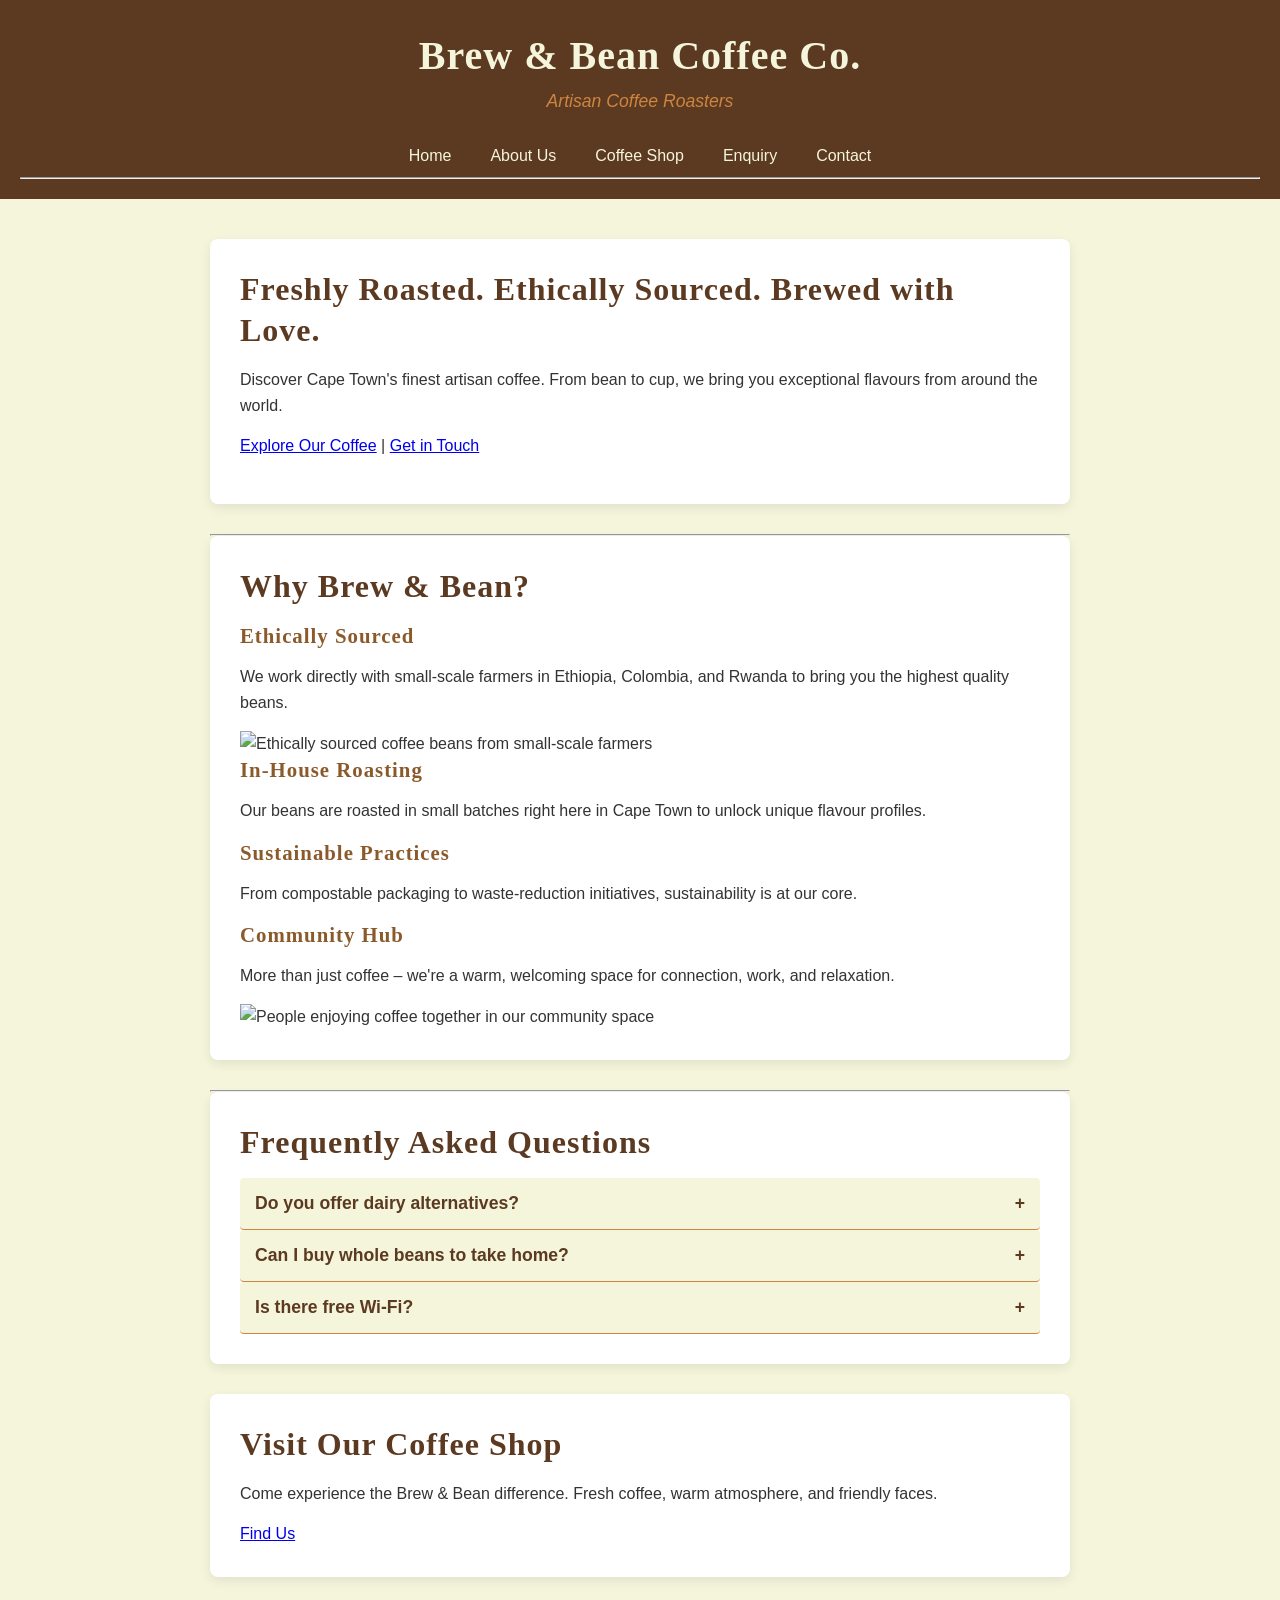
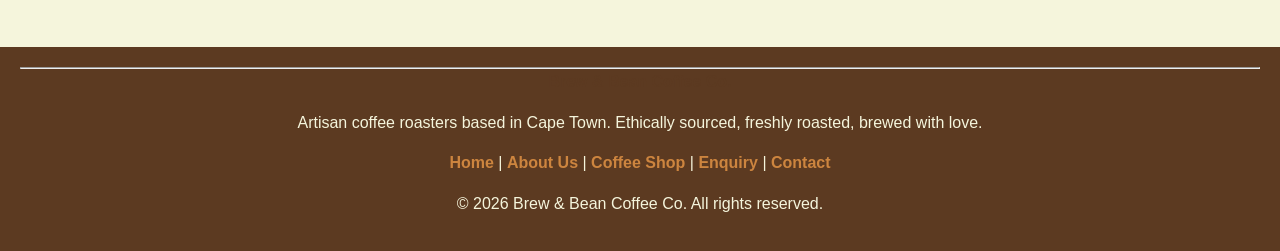
==== index.html @ faa9f682 "update" ====
<!DOCTYPE html>
<html lang="en">
<head>
    <meta charset="UTF-8">
    <meta name="viewport" content="width=device-width, initial-scale=1.0">
    <title>Brew & Bean Coffee Co. | Artisan Coffee Cape Town</title>
    <meta name="description" content="Discover Cape Town's finest artisan coffee at Brew & Bean. We source ethically, roast in-house, and brew with love. Visit our community hub today.">
    <meta name="keywords" content="coffee, artisan coffee, Cape Town coffee, ethically sourced, coffee roasters, Brew and Bean">
    <meta name="author" content="Phenyo Laka">
    <link rel="stylesheet" href="style.css">
</head>
<body>

    <header>
        <h1>Brew & Bean Coffee Co.</h1>
        <p><em>Artisan Coffee Roasters</em></p>

        <nav>
            <a href="index.html">Home</a>
            <a href="about.html">About Us</a>
            <a href="services.html">Coffee Shop</a>
            <a href="enquiry.html">Enquiry</a>
            <a href="contact.html">Contact</a>
        </nav>
        <hr>
    </header>

    <main>

        <section>
            <h2>Freshly Roasted. Ethically Sourced. Brewed with Love.</h2>
            <p>Discover Cape Town's finest artisan coffee. From bean to cup, we bring you exceptional flavours from around the world.</p>
            <p>
                <a href="services.html">Explore Our Coffee</a> | 
                <a href="enquiry.html">Get in Touch</a>
            </p>
        </section>

        <hr>

        <section>
            <h2>Why Brew & Bean?</h2>

            <h3>Ethically Sourced</h3>
            <p>We work directly with small-scale farmers in Ethiopia, Colombia, and Rwanda to bring you the highest quality beans.</p>

            <picture>
                <source media="(max-width: 480px)" srcset="images/origin.jpeg">
                <source media="(max-width: 768px)" srcset="images/origin.jpeg">
                <img 
                    class="lightbox-trigger"
                    src="images/origin.jpeg" 
                    srcset="images/origin.jpeg 400w, images/origin.jpeg 800w"
                    sizes="(max-width: 480px) 100vw, (max-width: 768px) 50vw, 300px"
                    alt="Ethically sourced coffee beans from small-scale farmers">
            </picture>

            <h3>In-House Roasting</h3>
            <p>Our beans are roasted in small batches right here in Cape Town to unlock unique flavour profiles.</p>

            <h3>Sustainable Practices</h3>
            <p>From compostable packaging to waste-reduction initiatives, sustainability is at our core.</p>

            <h3>Community Hub</h3>
            <p>More than just coffee – we're a warm, welcoming space for connection, work, and relaxation.</p>

            <img 
                class="lightbox-trigger"
                src="images/coffee-community.jpeg" 
                srcset="images/coffee-community.jpeg 400w, images/coffee-community.jpeg 800w"
                sizes="(max-width: 480px) 100vw, (max-width: 768px) 50vw, 300px"
                alt="People enjoying coffee together in our community space">

        </section>

        <hr>

        <section>
            <h2>Frequently Asked Questions</h2>
            
            <button class="accordion-btn">Do you offer dairy alternatives?</button>
            <div class="accordion-panel">
                <p>Yes! We offer oat, almond, and soy milk for all our coffee beverages at no extra charge.</p>
            </div>

            <button class="accordion-btn">Can I buy whole beans to take home?</button>
            <div class="accordion-panel">
                <p>Absolutely. We sell 250g and 1kg bags of all our in-house roasted beans. You can also ask us to grind them for your specific brewing method.</p>
            </div>

            <button class="accordion-btn">Is there free Wi-Fi?</button>
            <div class="accordion-panel">
                <p>Yes, we provide free high-speed Wi-Fi for all our customers. It's the perfect spot for remote work!</p>
            </div>
        </section>

        <section>
            <h2>Visit Our Coffee Shop</h2>
            <p>Come experience the Brew & Bean difference. Fresh coffee, warm atmosphere, and friendly faces.</p>
            <a href="contact.html">Find Us</a>
        </section>

    </main>

    <footer>
        <hr>
        <p><strong>Brew & Bean Coffee Co.</strong></p>
        <p>Artisan coffee roasters based in Cape Town. Ethically sourced, freshly roasted, brewed with love.</p>
        <p>
            <a href="index.html">Home</a> | 
            <a href="about.html">About Us</a> | 
            <a href="services.html">Coffee Shop</a> | 
            <a href="enquiry.html">Enquiry</a> | 
            <a href="contact.html">Contact</a>
        </p>
        <p>&copy; 2026 Brew & Bean Coffee Co. All rights reserved.</p>
    </footer>

    <div id="lightbox" class="lightbox">
        <span class="close-lightbox">&times;</span>
        <img id="lightbox-img" src="" alt="Expanded view of image">
    </div>

    <script src="script.js" defer></script>

</body>
</html>
---- style.css ----
* {
    margin: 0;
    padding: 0;
    box-sizing: border-box;
}

img {
    max-width: 100%;
    height: auto;
    display: block;
}

:root {
    --color-dark-brown: #5C3A21;
    --color-medium-brown: #8B5A2B;
    --color-caramel: #CD853F;
    --color-cream: #F5F5DC;
    --color-off-white: #FFFFFF;
    --color-text: #333333;
    --color-error: #D32F2F;
}

body {
    font-family: Arial, sans-serif;
    font-size: 16px;
    line-height: 1.6;
    color: var(--color-text);
    background-color: var(--color-cream);
    display: flex;
    flex-direction: column;
    min-height: 100vh;
}

h1, h2, h3 {
    font-family: Georgia, serif;
    color: var(--color-dark-brown);
    letter-spacing: 1px;
    line-height: 1.3;
    margin-bottom: 15px;
}

h1 { font-size: 2.5rem; font-weight: bold; }
h2 { font-size: 2rem; }
h3 { font-size: 1.3rem; color: var(--color-medium-brown); }

p {
    font-size: 1rem;
    margin-bottom: 15px;
}

em { font-style: italic; color: var(--color-medium-brown); }
strong { font-weight: bold; color: var(--color-dark-brown); }

header {
    background-color: var(--color-dark-brown);
    color: var(--color-cream);
    text-align: center;
    padding: 30px 20px 20px;
}

header h1 {
    color: var(--color-cream);
    margin-bottom: 5px;
}

header p em {
    color: var(--color-caramel);
    font-size: 1.1rem;
}

nav {
    margin-top: 20px;
    display: flex;
    justify-content: center;
    flex-wrap: wrap;
    gap: 15px;
}

nav a {
    color: var(--color-cream);
    text-decoration: none;
    font-size: 1rem;
    padding: 8px 12px;
    border-radius: 4px;
    transition: all 0.3s ease;
}

nav a:hover, nav a:active {
    background-color: var(--color-caramel);
    color: var(--color-dark-brown);
    text-decoration: none;
}

nav a:focus {
    outline: 2px solid var(--color-caramel);
    outline-offset: 2px;
}

main {
    flex: 1;
    max-width: 900px;
    margin: 0 auto;
    padding: 40px 20px;
    width: 100%;
}

section {
    background-color: var(--color-off-white);
    padding: 30px;
    margin-bottom: 30px;
    border-radius: 8px;
    box-shadow: 0 4px 12px rgba(0, 0, 0, 0.08);
}

footer {
    background-color: var(--color-dark-brown);
    color: var(--color-cream);
    text-align: center;
    padding: 20px;
    margin-top: auto;
}

footer a {
    color: var(--color-caramel);
    text-decoration: none;
    font-weight: bold;
}

footer a:hover { text-decoration: underline; }

form {
    display: flex;
    flex-direction: column;
    gap: 15px;
}

.form-group {
    display: flex;
    flex-direction: column;
}

label {
    font-weight: bold;
    margin-bottom: 5px;
    color: var(--color-dark-brown);
}

input, textarea, select {
    width: 100%;
    padding: 10px;
    border: 1px solid #ccc;
    border-radius: 4px;
    font-family: inherit;
    font-size: 1rem;
}

input:focus, textarea:focus, select:focus {
    outline: none;
    border-color: var(--color-caramel);
    box-shadow: 0 0 5px var(--color-caramel);
}

button {
    padding: 12px;
    background-color: var(--color-dark-brown);
    color: white;
    border: none;
    border-radius: 4px;
    cursor: pointer;
    font-size: 1rem;
    font-weight: bold;
    transition: background 0.3s;
}

button:hover { background-color: var(--color-medium-brown); }

.error-msg {
    color: var(--color-error);
    font-size: 0.85rem;
    margin-top: 5px;
    display: none;
}

.input-error {
    border-color: var(--color-error) !important;
}

.lightbox {
    display: none;
    position: fixed;
    z-index: 1000;
    top: 0; left: 0; width: 100%; height: 100%;
    background-color: rgba(0, 0, 0, 0.8);
    justify-content: center;
    align-items: center;
}

.lightbox img {
    max-width: 90%;
    max-height: 80vh;
    border-radius: 8px;
}

.lightbox.active { display: flex; }

.close-lightbox {
    position: absolute;
    top: 20px; right: 30px;
    color: white;
    font-size: 40px;
    font-weight: bold;
    cursor: pointer;
}

.accordion-btn {
    background-color: var(--color-cream);
    color: var(--color-dark-brown);
    cursor: pointer;
    padding: 15px;
    width: 100%;
    text-align: left;
    border: none;
    border-bottom: 1px solid var(--color-caramel);
    font-weight: bold;
    font-size: 1.1rem;
}

.accordion-btn:after {
    content: '\002B';
    color: var(--color-dark-brown);
    float: right;
    font-weight: bold;
}

.accordion-btn.active:after {
    content: "\2212";
}

.accordion-panel {
    padding: 0 18px;
    background-color: white;
    max-height: 0;
    overflow: hidden;
    transition: max-height 0.3s ease-out;
}

@media (max-width: 768px) {
    h1 { font-size: 2rem; }
    h2 { font-size: 1.6rem; }
    header { padding: 20px 15px 15px; }
    main { padding: 25px 15px; }
    section { padding: 20px; }
}

@media (max-width: 480px) {
    h1 { font-size: 1.6rem; }
    h2 { font-size: 1.3rem; }
    h3 { font-size: 1.1rem; }
    body { font-size: 15px; }
    
    nav {
        flex-direction: column;
        gap: 5px;
        width: 100%;
    }
    
    nav a {
        width: 100%;
        text-align: center;
        padding: 10px;
        border-bottom: 1px solid rgba(255,255,255,0.1);
    }

    main { padding: 20px 10px; }
    section { padding: 15px; margin-bottom: 20px; }
}
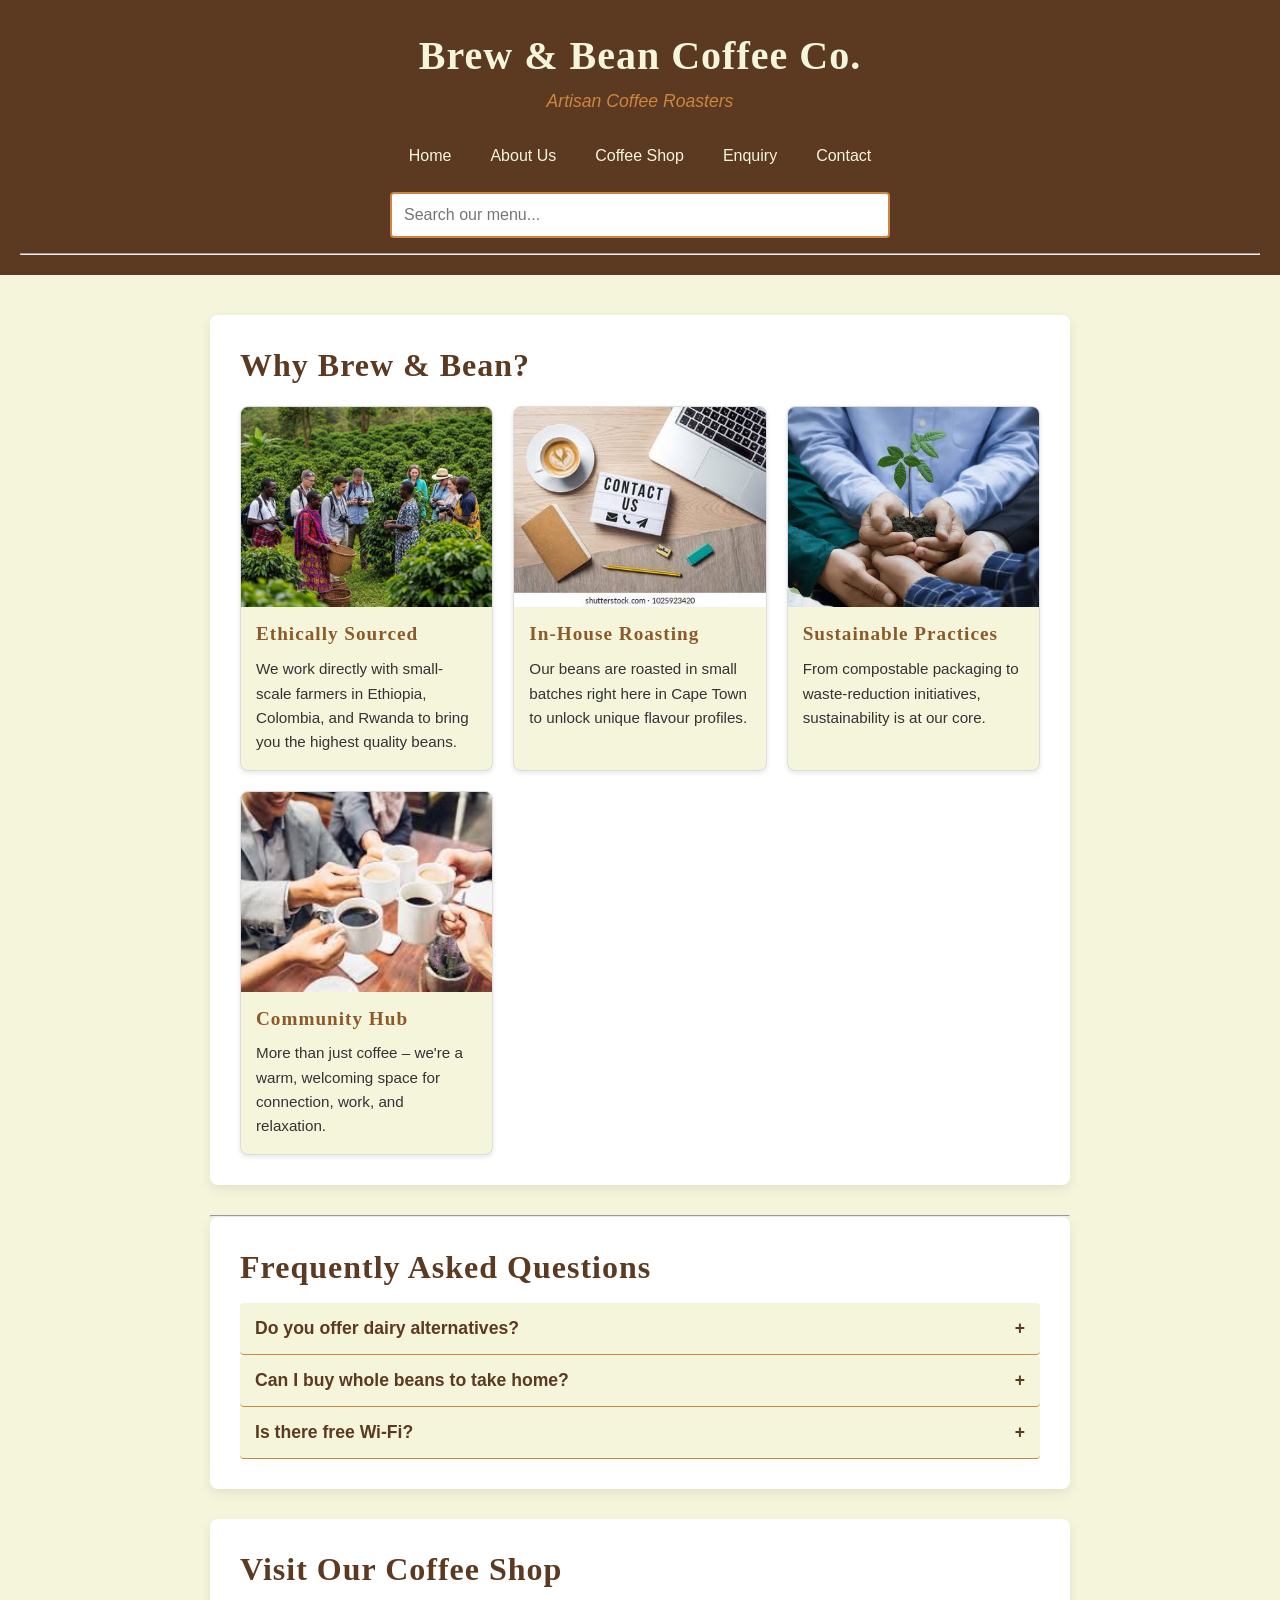
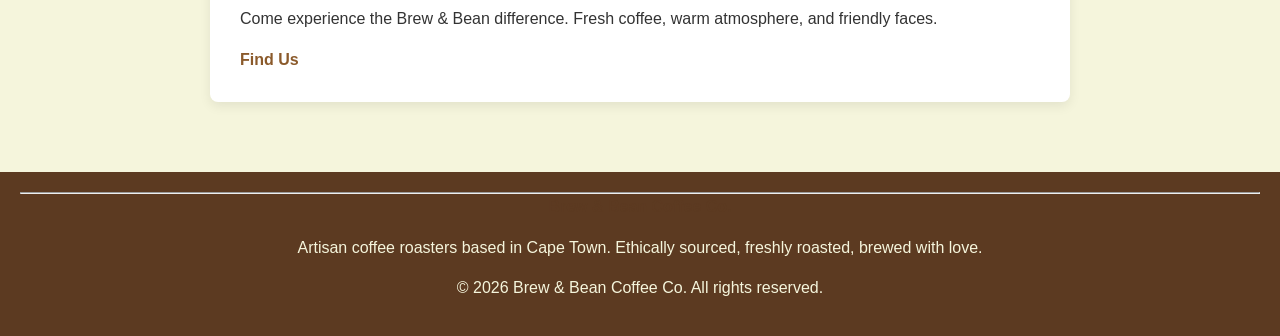
==== commit ae93526b: "update" ====
--- a/index.html
+++ b/index.html
@@ -22,62 +22,56 @@
             <a href="enquiry.html">Enquiry</a>
             <a href="contact.html">Contact</a>
         </nav>
+        
+        <div class="header-search">
+            <input type="text" id="globalSearch" placeholder="Search our menu...">
+        </div>
         <hr>
     </header>
 
     <main>
-
-        <section>
-            <h2>Freshly Roasted. Ethically Sourced. Brewed with Love.</h2>
-            <p>Discover Cape Town's finest artisan coffee. From bean to cup, we bring you exceptional flavours from around the world.</p>
-            <p>
-                <a href="services.html">Explore Our Coffee</a> | 
-                <a href="enquiry.html">Get in Touch</a>
-            </p>
-        </section>
-
-        <hr>
-
         <section>
             <h2>Why Brew & Bean?</h2>
+            
+            <div class="window-grid">
+                <div class="window-card">
+                    <img class="lightbox-trigger" src="images/farming.jpeg" alt="Ethically sourced coffee beans from farmers">
+                    <div class="window-text">
+                        <h3>Ethically Sourced</h3>
+                        <p>We work directly with small-scale farmers in Ethiopia, Colombia, and Rwanda to bring you the highest quality beans.</p>
+                    </div>
+                </div>
 
-            <h3>Ethically Sourced</h3>
-            <p>We work directly with small-scale farmers in Ethiopia, Colombia, and Rwanda to bring you the highest quality beans.</p>
+                <div class="window-card">
+                    <img class="lightbox-trigger" src="images/roasting.jpeg" alt="In-house coffee roasting">
+                    <div class="window-text">
+                        <h3>In-House Roasting</h3>
+                        <p>Our beans are roasted in small batches right here in Cape Town to unlock unique flavour profiles.</p>
+                    </div>
+                </div>
 
-            <picture>
-                <source media="(max-width: 480px)" srcset="images/origin.jpeg">
-                <source media="(max-width: 768px)" srcset="images/origin.jpeg">
-                <img 
-                    class="lightbox-trigger"
-                    src="images/origin.jpeg" 
-                    srcset="images/origin.jpeg 400w, images/origin.jpeg 800w"
-                    sizes="(max-width: 480px) 100vw, (max-width: 768px) 50vw, 300px"
-                    alt="Ethically sourced coffee beans from small-scale farmers">
-            </picture>
+                <div class="window-card">
+                    <img class="lightbox-trigger" src="images/sustainable.jpeg" alt="Sustainable coffee practices with seedling">
+                    <div class="window-text">
+                        <h3>Sustainable Practices</h3>
+                        <p>From compostable packaging to waste-reduction initiatives, sustainability is at our core.</p>
+                    </div>
+                </div>
 
-            <h3>In-House Roasting</h3>
-            <p>Our beans are roasted in small batches right here in Cape Town to unlock unique flavour profiles.</p>
-
-            <h3>Sustainable Practices</h3>
-            <p>From compostable packaging to waste-reduction initiatives, sustainability is at our core.</p>
-
-            <h3>Community Hub</h3>
-            <p>More than just coffee – we're a warm, welcoming space for connection, work, and relaxation.</p>
-
-            <img 
-                class="lightbox-trigger"
-                src="images/coffee-community.jpeg" 
-                srcset="images/coffee-community.jpeg 400w, images/coffee-community.jpeg 800w"
-                sizes="(max-width: 480px) 100vw, (max-width: 768px) 50vw, 300px"
-                alt="People enjoying coffee together in our community space">
-
+                <div class="window-card">
+                    <img class="lightbox-trigger" src="images/community.jpeg" alt="People cheering with coffee mugs">
+                    <div class="window-text">
+                        <h3>Community Hub</h3>
+                        <p>More than just coffee – we're a warm, welcoming space for connection, work, and relaxation.</p>
+                    </div>
+                </div>
+            </div>
         </section>
 
         <hr>
 
         <section>
             <h2>Frequently Asked Questions</h2>
-            
             <button class="accordion-btn">Do you offer dairy alternatives?</button>
             <div class="accordion-panel">
                 <p>Yes! We offer oat, almond, and soy milk for all our coffee beverages at no extra charge.</p>
@@ -85,12 +79,12 @@
 
             <button class="accordion-btn">Can I buy whole beans to take home?</button>
             <div class="accordion-panel">
-                <p>Absolutely. We sell 250g and 1kg bags of all our in-house roasted beans. You can also ask us to grind them for your specific brewing method.</p>
+                <p>Absolutely. We sell 250g and 1kg bags of all our in-house roasted beans.</p>
             </div>
 
             <button class="accordion-btn">Is there free Wi-Fi?</button>
             <div class="accordion-panel">
-                <p>Yes, we provide free high-speed Wi-Fi for all our customers. It's the perfect spot for remote work!</p>
+                <p>Yes, we provide free high-speed Wi-Fi for all our customers.</p>
             </div>
         </section>
 
@@ -99,20 +93,12 @@
             <p>Come experience the Brew & Bean difference. Fresh coffee, warm atmosphere, and friendly faces.</p>
             <a href="contact.html">Find Us</a>
         </section>
-
     </main>
 
     <footer>
         <hr>
         <p><strong>Brew & Bean Coffee Co.</strong></p>
         <p>Artisan coffee roasters based in Cape Town. Ethically sourced, freshly roasted, brewed with love.</p>
-        <p>
-            <a href="index.html">Home</a> | 
-            <a href="about.html">About Us</a> | 
-            <a href="services.html">Coffee Shop</a> | 
-            <a href="enquiry.html">Enquiry</a> | 
-            <a href="contact.html">Contact</a>
-        </p>
         <p>&copy; 2026 Brew & Bean Coffee Co. All rights reserved.</p>
     </footer>
 
@@ -122,6 +108,5 @@
     </div>
 
     <script src="script.js" defer></script>
-
 </body>
 </html>
--- a/style.css
+++ b/style.css
@@ -89,11 +89,32 @@
     background-color: var(--color-caramel);
     color: var(--color-dark-brown);
     text-decoration: none;
+    transform: translateY(-2px);
 }
 
 nav a:focus {
     outline: 2px solid var(--color-caramel);
     outline-offset: 2px;
+}
+
+.header-search {
+    margin-top: 15px;
+    margin-bottom: 15px;
+}
+
+.header-search input {
+    width: 100%;
+    max-width: 500px;
+    padding: 12px;
+    border: 2px solid var(--color-caramel);
+    border-radius: 4px;
+    font-size: 1rem;
+    outline: none;
+    transition: box-shadow 0.3s;
+}
+
+.header-search input:hover, .header-search input:focus {
+    box-shadow: 0 0 10px rgba(205, 133, 63, 0.6);
 }
 
 main {
@@ -104,6 +125,18 @@
     width: 100%;
 }
 
+main a {
+    color: var(--color-medium-brown);
+    font-weight: bold;
+    text-decoration: none;
+    transition: color 0.3s;
+}
+
+main a:hover {
+    color: var(--color-caramel);
+    text-decoration: underline;
+}
+
 section {
     background-color: var(--color-off-white);
     padding: 30px;
@@ -112,6 +145,97 @@
     box-shadow: 0 4px 12px rgba(0, 0, 0, 0.08);
 }
 
+.window-grid {
+    display: grid;
+    grid-template-columns: repeat(auto-fit, minmax(250px, 1fr));
+    gap: 20px;
+    margin-top: 20px;
+}
+
+.window-card {
+    background-color: var(--color-cream);
+    border: 1px solid #ddd;
+    border-radius: 8px;
+    overflow: hidden;
+    box-shadow: 0 2px 5px rgba(0,0,0,0.1);
+    transition: transform 0.3s ease, box-shadow 0.3s ease;
+    display: flex;
+    flex-direction: column;
+}
+
+.window-card:hover {
+    transform: translateY(-8px);
+    box-shadow: 0 10px 20px rgba(0,0,0,0.15);
+}
+
+.window-card img {
+    width: 100%;
+    height: 200px;
+    object-fit: cover;
+    object-position: center;
+    border-radius: 0;
+    cursor: pointer;
+    transition: transform 0.3s ease;
+}
+
+.window-card:hover img {
+    transform: scale(1.05);
+}
+
+.window-text {
+    padding: 15px;
+    flex: 1;
+}
+
+.window-text h3 {
+    margin-bottom: 10px;
+    font-size: 1.2rem;
+}
+
+.window-text p {
+    font-size: 0.95rem;
+    margin-bottom: 0;
+}
+
+.hero-section {
+    position: relative;
+    background-size: cover;
+    background-position: center;
+    padding: 60px 30px;
+    border-radius: 8px;
+    overflow: hidden;
+    color: white;
+    text-align: center;
+    box-shadow: 0 4px 12px rgba(0, 0, 0, 0.15);
+    margin-bottom: 30px;
+}
+
+.hero-section::before {
+    content: "";
+    position: absolute;
+    top: 0; left: 0; right: 0; bottom: 0;
+    background: rgba(0, 0, 0, 0.6);
+    z-index: 1;
+}
+
+.hero-content {
+    position: relative;
+    z-index: 2;
+}
+
+.hero-content h2 {
+    color: var(--color-cream);
+    font-size: 2.5rem;
+    margin-bottom: 15px;
+}
+
+.hero-content p {
+    color: var(--color-cream);
+    font-size: 1.1rem;
+    max-width: 700px;
+    margin: 0 auto;
+}
+
 footer {
     background-color: var(--color-dark-brown);
     color: var(--color-cream);
@@ -119,14 +243,6 @@
     padding: 20px;
     margin-top: auto;
 }
-
-footer a {
-    color: var(--color-caramel);
-    text-decoration: none;
-    font-weight: bold;
-}
-
-footer a:hover { text-decoration: underline; }
 
 form {
     display: flex;
@@ -152,6 +268,11 @@
     border-radius: 4px;
     font-family: inherit;
     font-size: 1rem;
+    transition: border-color 0.3s, box-shadow 0.3s;
+}
+
+input:hover, textarea:hover, select:hover {
+    border-color: var(--color-medium-brown);
 }
 
 input:focus, textarea:focus, select:focus {
@@ -169,10 +290,18 @@
     cursor: pointer;
     font-size: 1rem;
     font-weight: bold;
-    transition: background 0.3s;
-}
-
-button:hover { background-color: var(--color-medium-brown); }
+    transition: background 0.3s, transform 0.2s, box-shadow 0.2s;
+}
+
+button:hover { 
+    background-color: var(--color-medium-brown);
+    transform: translateY(-2px);
+    box-shadow: 0 4px 8px rgba(0,0,0,0.2);
+}
+
+button:active {
+    transform: translateY(0);
+}
 
 .error-msg {
     color: var(--color-error);
@@ -210,7 +339,10 @@
     font-size: 40px;
     font-weight: bold;
     cursor: pointer;
-}
+    transition: color 0.3s;
+}
+
+.close-lightbox:hover { color: var(--color-caramel); }
 
 .accordion-btn {
     background-color: var(--color-cream);
@@ -223,6 +355,12 @@
     border-bottom: 1px solid var(--color-caramel);
     font-weight: bold;
     font-size: 1.1rem;
+    transition: background-color 0.3s, color 0.3s;
+}
+
+.accordion-btn:hover {
+    background-color: var(--color-caramel);
+    color: white;
 }
 
 .accordion-btn:after {
@@ -230,11 +368,11 @@
     color: var(--color-dark-brown);
     float: right;
     font-weight: bold;
-}
-
-.accordion-btn.active:after {
-    content: "\2212";
-}
+    transition: color 0.3s;
+}
+
+.accordion-btn:hover:after { color: white; }
+.accordion-btn.active:after { content: "\2212"; }
 
 .accordion-panel {
     padding: 0 18px;
@@ -247,15 +385,18 @@
 @media (max-width: 768px) {
     h1 { font-size: 2rem; }
     h2 { font-size: 1.6rem; }
+    .hero-content h2 { font-size: 2rem; }
     header { padding: 20px 15px 15px; }
     main { padding: 25px 15px; }
     section { padding: 20px; }
+    .hero-section { padding: 40px 20px; }
 }
 
 @media (max-width: 480px) {
     h1 { font-size: 1.6rem; }
     h2 { font-size: 1.3rem; }
     h3 { font-size: 1.1rem; }
+    .hero-content h2 { font-size: 1.6rem; }
     body { font-size: 15px; }
     
     nav {
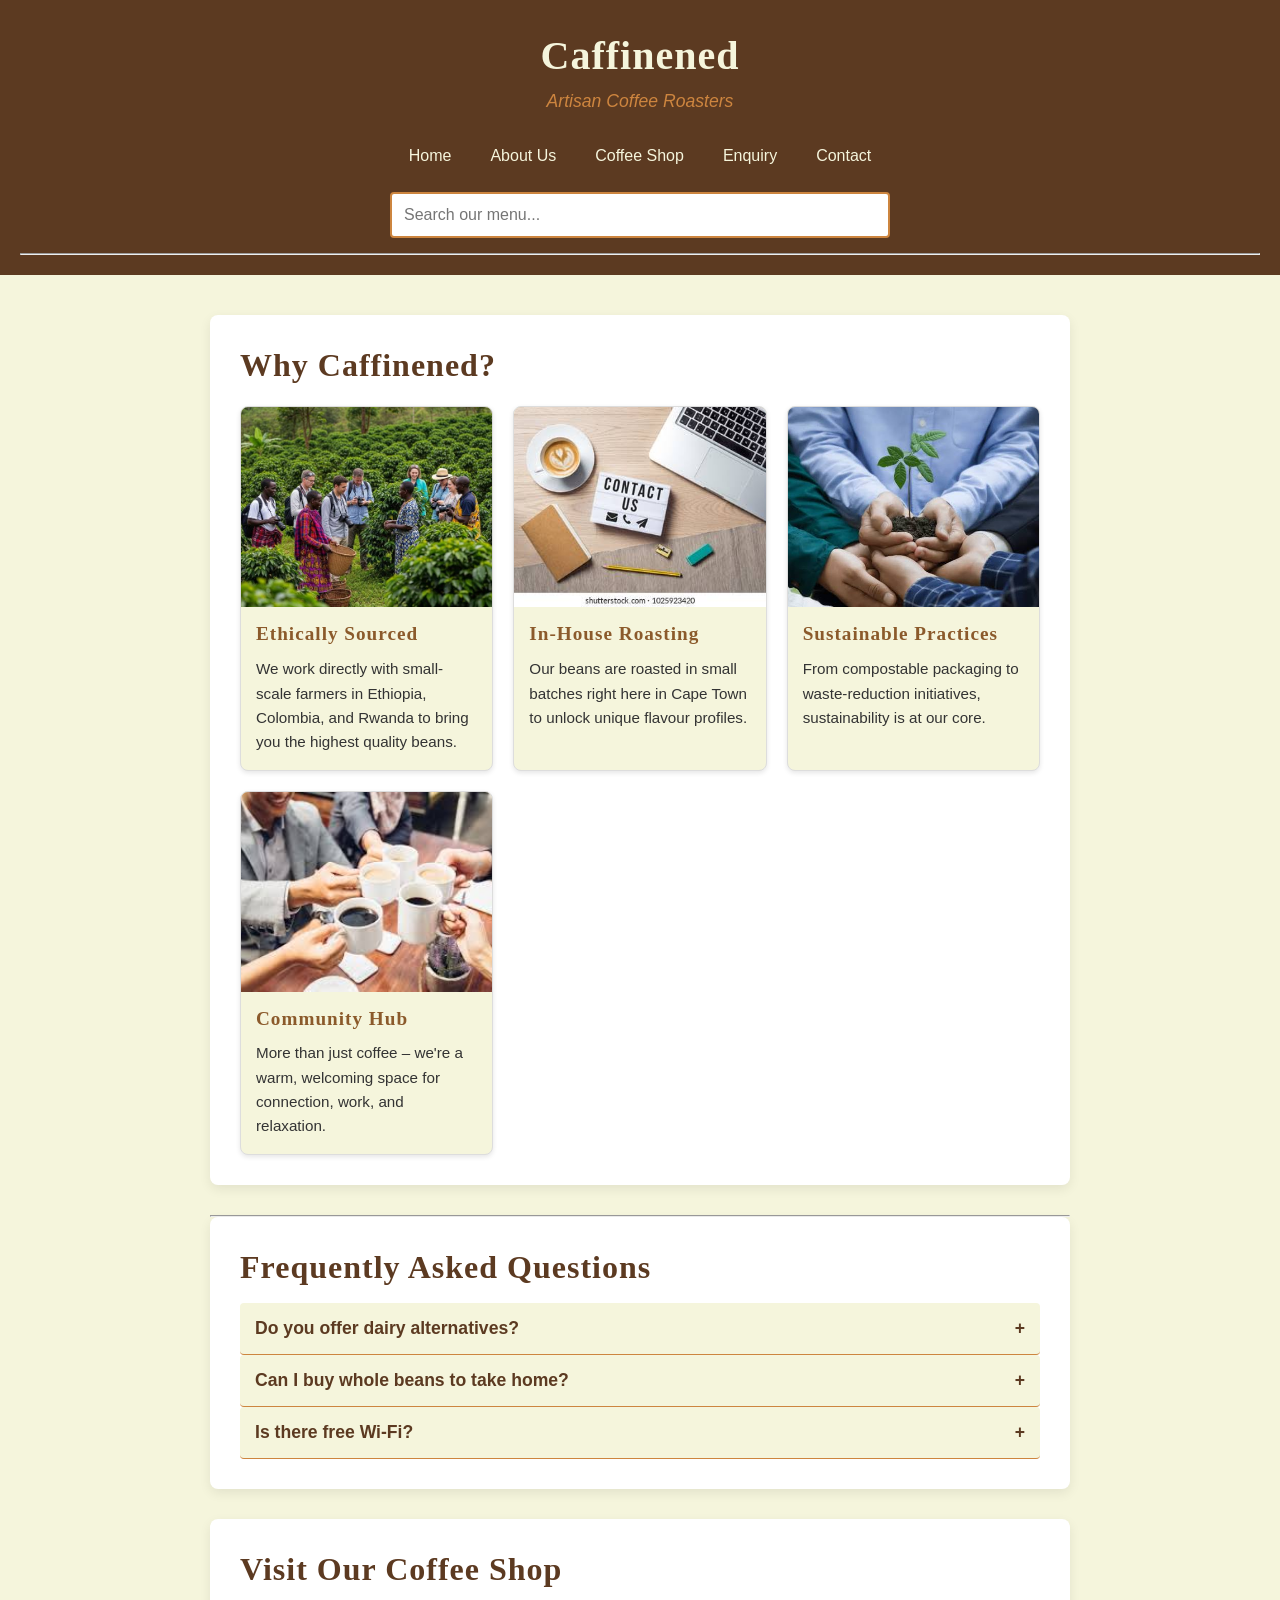
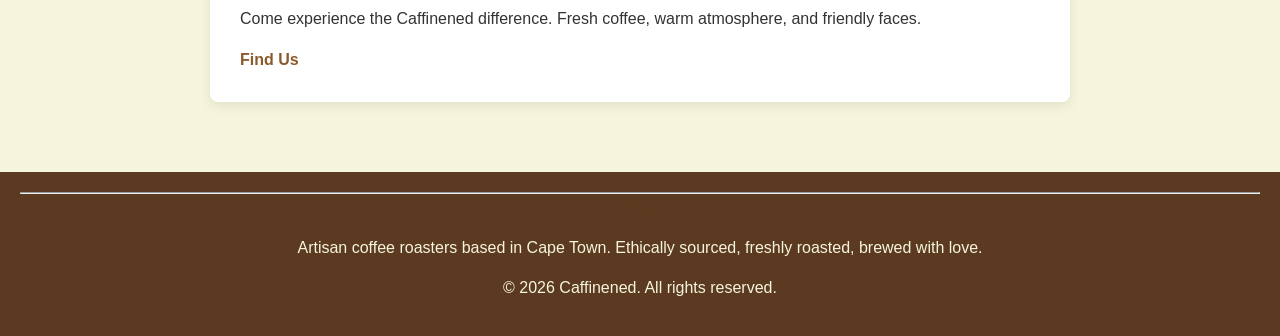
==== commit 94ce1ffd: "update" ====
--- a/index.html
+++ b/index.html
@@ -3,16 +3,16 @@
 <head>
     <meta charset="UTF-8">
     <meta name="viewport" content="width=device-width, initial-scale=1.0">
-    <title>Brew & Bean Coffee Co. | Artisan Coffee Cape Town</title>
-    <meta name="description" content="Discover Cape Town's finest artisan coffee at Brew & Bean. We source ethically, roast in-house, and brew with love. Visit our community hub today.">
-    <meta name="keywords" content="coffee, artisan coffee, Cape Town coffee, ethically sourced, coffee roasters, Brew and Bean">
+    <title>Caffinened | Artisan Coffee Cape Town</title>
+    <meta name="description" content="Discover Cape Town's finest artisan coffee at Caffinened. We source ethically, roast in-house, and brew with love. Visit our community hub today.">
+    <meta name="keywords" content="coffee, artisan coffee, Cape Town coffee, ethically sourced, coffee roasters, Caffinened">
     <meta name="author" content="Phenyo Laka">
     <link rel="stylesheet" href="style.css">
 </head>
 <body>
 
     <header>
-        <h1>Brew & Bean Coffee Co.</h1>
+        <h1>Caffinened</h1>
         <p><em>Artisan Coffee Roasters</em></p>
 
         <nav>
@@ -31,7 +31,7 @@
 
     <main>
         <section>
-            <h2>Why Brew & Bean?</h2>
+            <h2>Why Caffinened?</h2>
             
             <div class="window-grid">
                 <div class="window-card">
@@ -90,16 +90,16 @@
 
         <section>
             <h2>Visit Our Coffee Shop</h2>
-            <p>Come experience the Brew & Bean difference. Fresh coffee, warm atmosphere, and friendly faces.</p>
+            <p>Come experience the Caffinened difference. Fresh coffee, warm atmosphere, and friendly faces.</p>
             <a href="contact.html">Find Us</a>
         </section>
     </main>
 
     <footer>
         <hr>
-        <p><strong>Brew & Bean Coffee Co.</strong></p>
+        <p><strong>Caffinened</strong></p>
         <p>Artisan coffee roasters based in Cape Town. Ethically sourced, freshly roasted, brewed with love.</p>
-        <p>&copy; 2026 Brew & Bean Coffee Co. All rights reserved.</p>
+        <p>&copy; 2026 Caffinened. All rights reserved.</p>
     </footer>
 
     <div id="lightbox" class="lightbox">
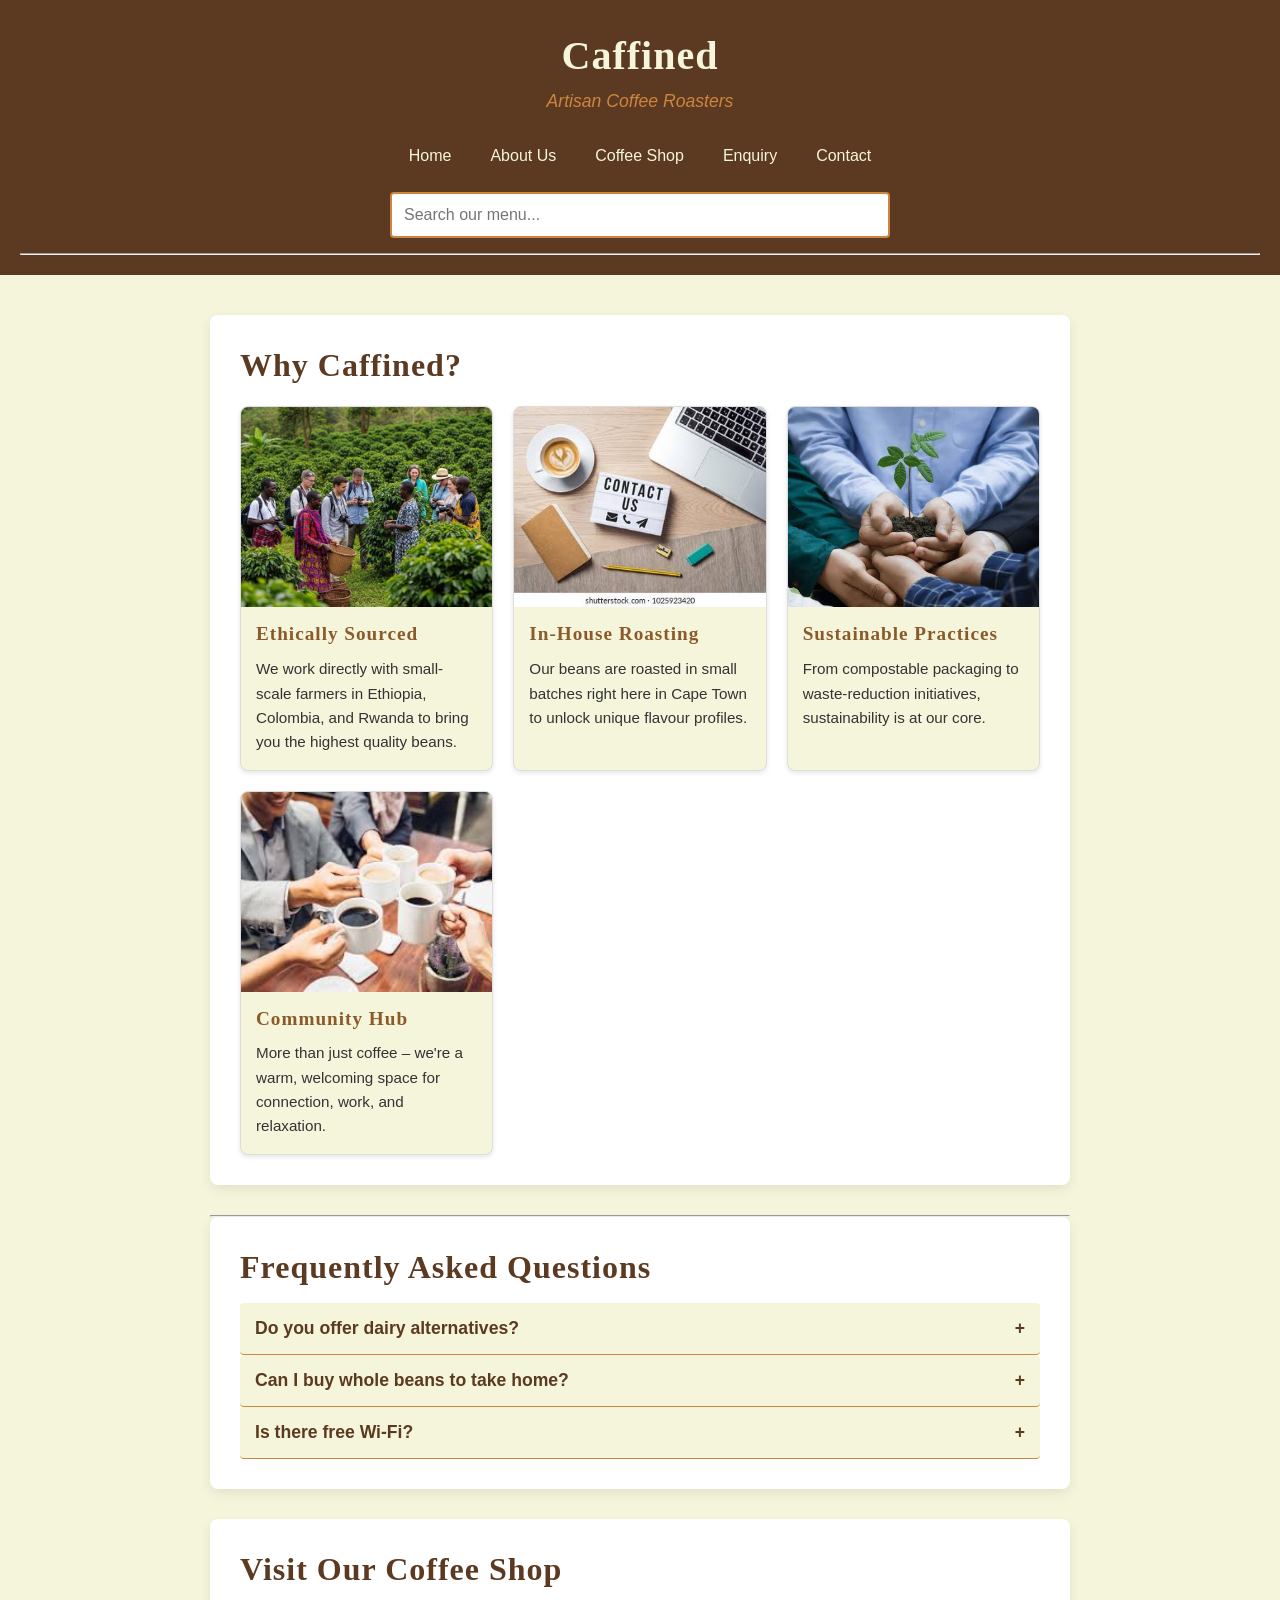
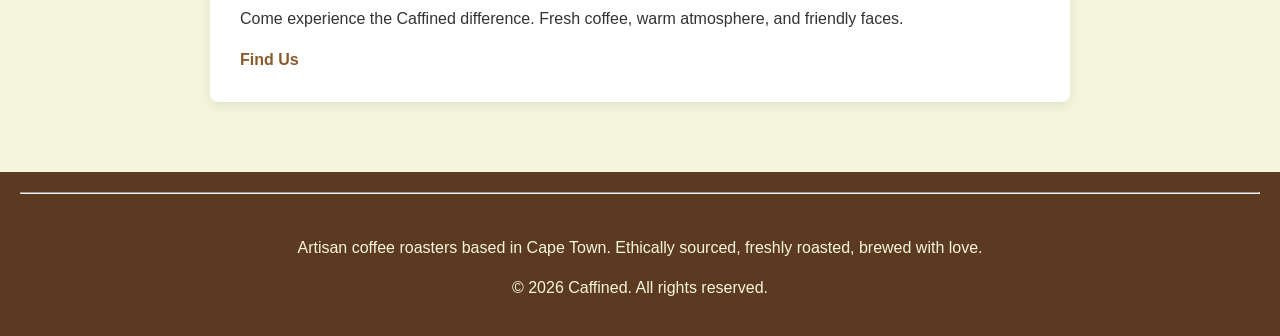
==== commit 7d39b52a: "update" ====
--- a/index.html
+++ b/index.html
@@ -3,16 +3,16 @@
 <head>
     <meta charset="UTF-8">
     <meta name="viewport" content="width=device-width, initial-scale=1.0">
-    <title>Caffinened | Artisan Coffee Cape Town</title>
+    <title>Caffined | Artisan Coffee Cape Town</title>
     <meta name="description" content="Discover Cape Town's finest artisan coffee at Caffinened. We source ethically, roast in-house, and brew with love. Visit our community hub today.">
-    <meta name="keywords" content="coffee, artisan coffee, Cape Town coffee, ethically sourced, coffee roasters, Caffinened">
+    <meta name="keywords" content="coffee, artisan coffee, Cape Town coffee, ethically sourced, coffee roasters, Caffined">
     <meta name="author" content="Phenyo Laka">
     <link rel="stylesheet" href="style.css">
 </head>
 <body>
 
     <header>
-        <h1>Caffinened</h1>
+        <h1>Caffined</h1>
         <p><em>Artisan Coffee Roasters</em></p>
 
         <nav>
@@ -31,7 +31,7 @@
 
     <main>
         <section>
-            <h2>Why Caffinened?</h2>
+            <h2>Why Caffined?</h2>
             
             <div class="window-grid">
                 <div class="window-card">
@@ -90,16 +90,16 @@
 
         <section>
             <h2>Visit Our Coffee Shop</h2>
-            <p>Come experience the Caffinened difference. Fresh coffee, warm atmosphere, and friendly faces.</p>
+            <p>Come experience the Caffined difference. Fresh coffee, warm atmosphere, and friendly faces.</p>
             <a href="contact.html">Find Us</a>
         </section>
     </main>
 
     <footer>
         <hr>
-        <p><strong>Caffinened</strong></p>
+        <p><strong>Caffined</strong></p>
         <p>Artisan coffee roasters based in Cape Town. Ethically sourced, freshly roasted, brewed with love.</p>
-        <p>&copy; 2026 Caffinened. All rights reserved.</p>
+        <p>&copy; 2026 Caffined. All rights reserved.</p>
     </footer>
 
     <div id="lightbox" class="lightbox">
